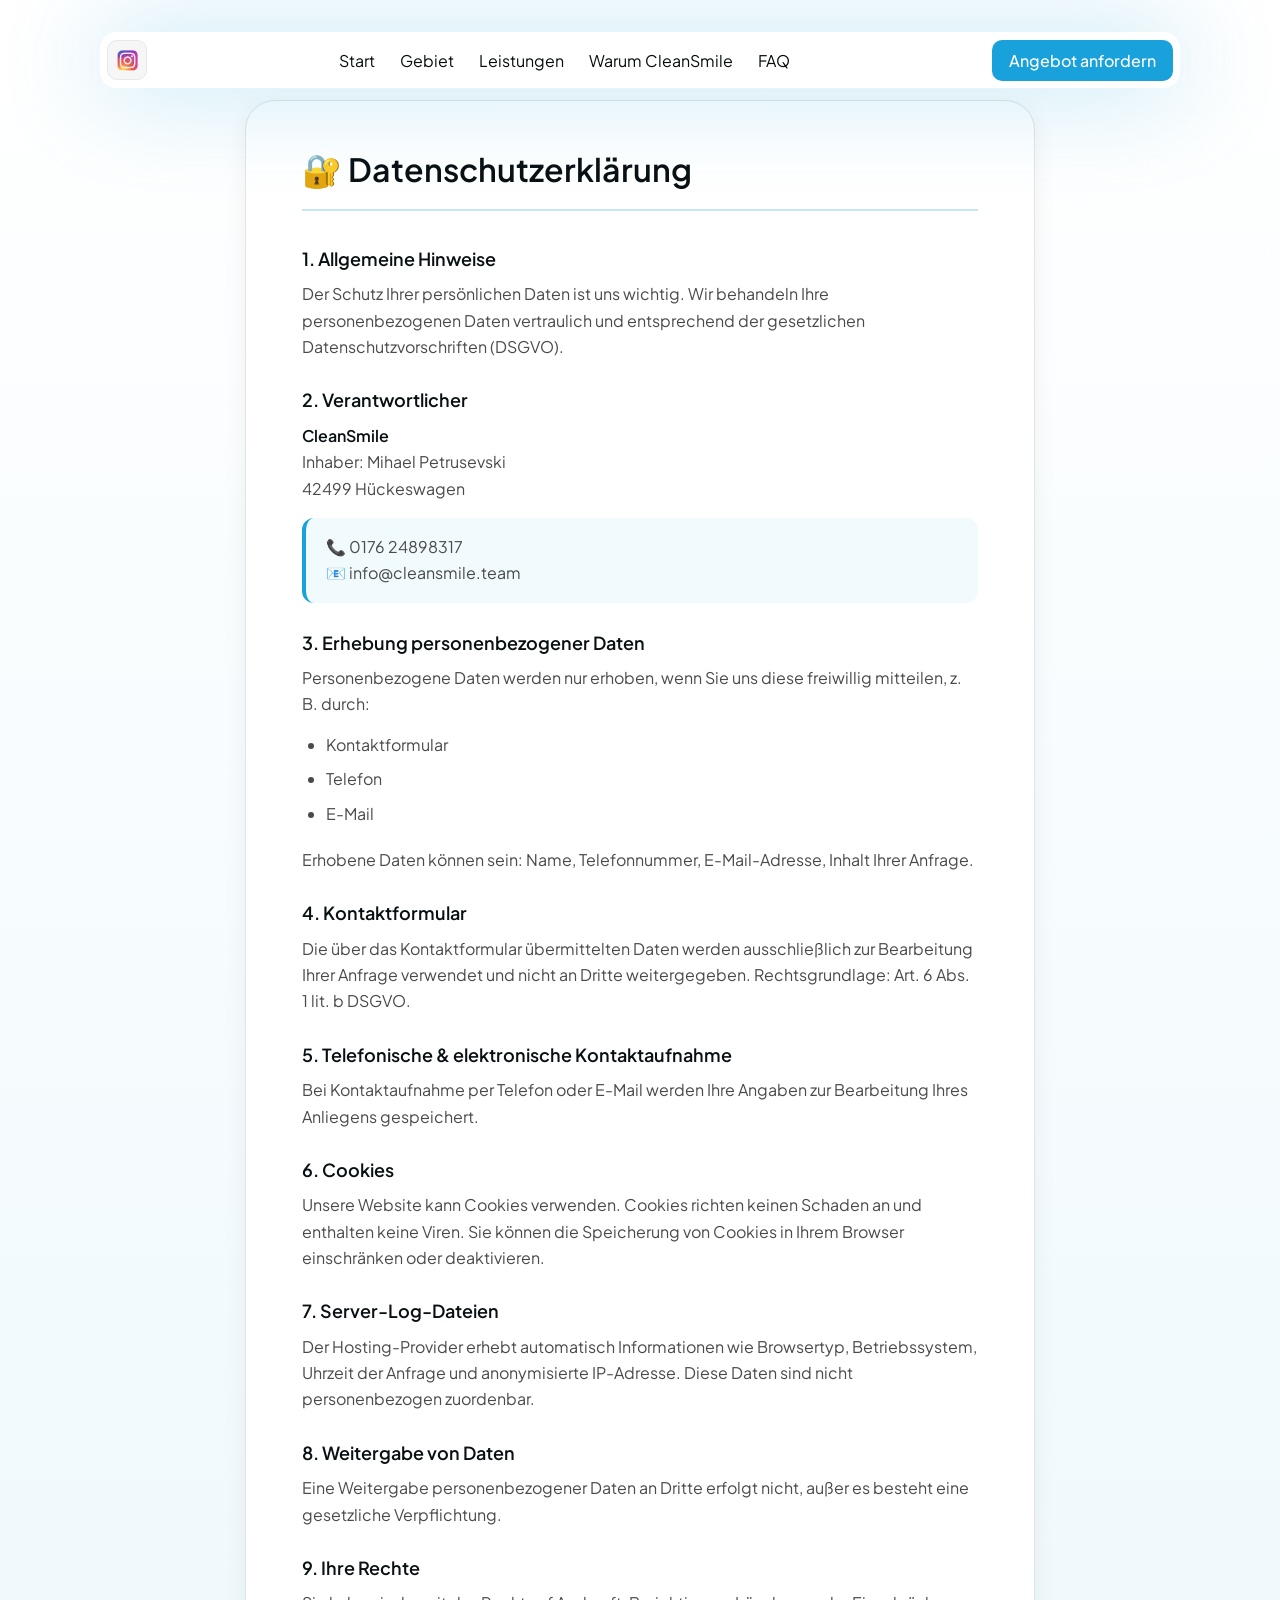
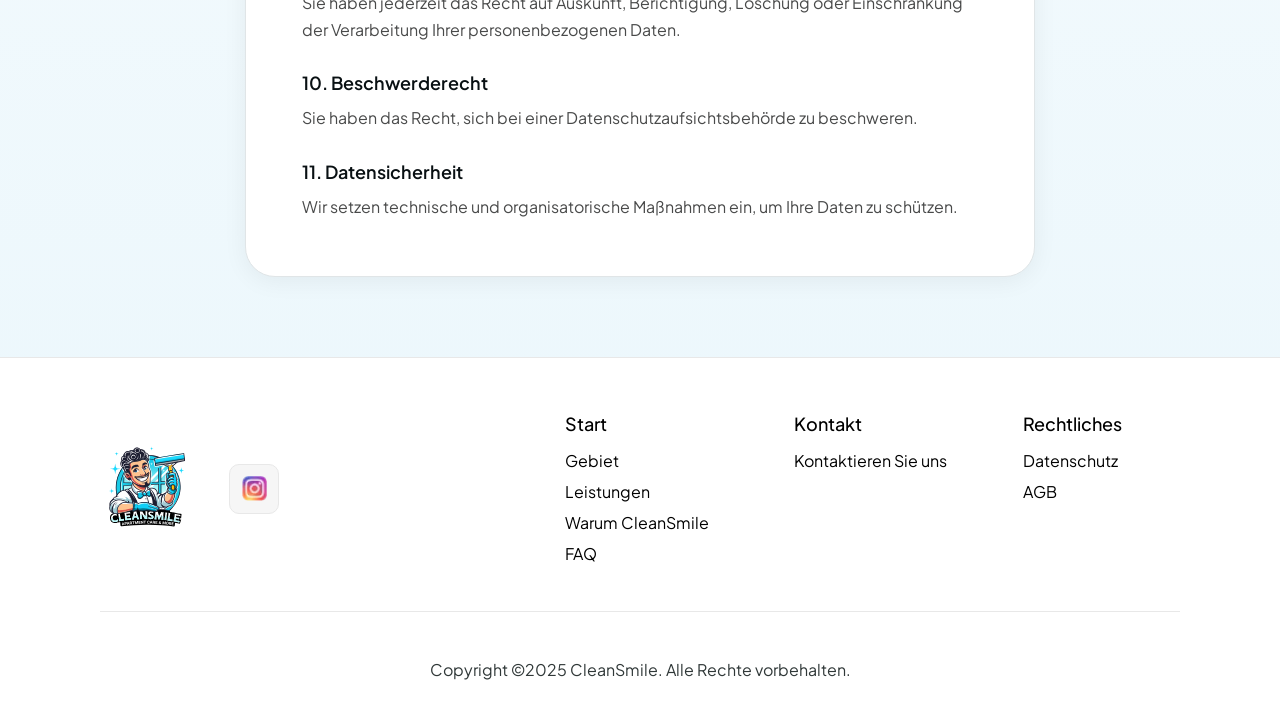
==== datenschutz.html @ 76888c12 "n" ====
<!DOCTYPE html>
<html lang="de">
  <head>
    <title>Datenschutzerklärung – CleanSmile</title>
    <meta charset="UTF-8">
    <meta name="viewport" content="width=device-width, initial-scale=1.0">
    <link rel="icon" type="image/x-icon" href="img/logo.webp">
    <link rel="stylesheet" href="css/style.css?v=1.3">
    <link rel="stylesheet" href="css/responsive.css?v=1.3">
    <link rel="stylesheet" href="css/legal.css?v=1.0">
    <link href="https://fonts.googleapis.com/css2?family=Plus+Jakarta+Sans:ital,wght@0,200..800;1,200..800&display=swap" rel="stylesheet">
    <link href="https://fonts.googleapis.com/css2?family=Schibsted+Grotesk:ital,wght@0,400..900;1,400..900&display=swap" rel="stylesheet">
  </head>
  <body>
    <div class="behindnav"></div>
    <nav class="navbar">
      <div class="wrapper">
        <div class="whitebox">
          <div class="left">
            <a href="index.html" class="only-mobile"><img class="logo" src="img/logo.svg" alt="CleanSmile"></a>
            <a href="https://www.instagram.com/clean_smile82?igsh=dmF1dHppOWFheTI=" target="_blank" class="icon-btn only-desktop"><img src="img/in.webp" alt="Instagram"></a>
          </div>
          <div class="middle">
            <ul>
              <li><a href="index.html#hero">Start</a></li>
              <li><a href="index.html#area">Gebiet</a></li>
              <li><a href="index.html#service">Leistungen</a></li>
              <li><a href="index.html#about">Warum CleanSmile</a></li>
              <li><a href="index.html#faq">FAQ</a></li>
            </ul>
          </div>
          <div class="right">
            <a href="https://www.instagram.com/clean_smile82?igsh=dmF1dHppOWFheTI=" target="_blank" class="icon-btn only-mobile"><img src="img/in.webp" alt="Instagram"></a>
            <a href="index.html#contact" class="getin">Angebot anfordern</a>
          </div>
        </div>
      </div>
    </nav>

    <section class="legal-page">
      <div class="wrapper">
        <div class="legal-content">
        <h1>🔐 Datenschutzerklärung</h1>

        <h2>1. Allgemeine Hinweise</h2>
        <p>Der Schutz Ihrer persönlichen Daten ist uns wichtig. Wir behandeln Ihre personenbezogenen Daten vertraulich und entsprechend der gesetzlichen Datenschutzvorschriften (DSGVO).</p>

        <h2>2. Verantwortlicher</h2>
        <p><strong>CleanSmile</strong><br>Inhaber: Mihael Petrusevski<br>42499 Hückeswagen</p>
        <p class="contact-block">📞 0176 24898317<br>📧 info@cleansmile.team</p>

        <h2>3. Erhebung personenbezogener Daten</h2>
        <p>Personenbezogene Daten werden nur erhoben, wenn Sie uns diese freiwillig mitteilen, z. B. durch:</p>
        <ul>
          <li>Kontaktformular</li>
          <li>Telefon</li>
          <li>E-Mail</li>
        </ul>
        <p>Erhobene Daten können sein: Name, Telefonnummer, E-Mail-Adresse, Inhalt Ihrer Anfrage.</p>

        <h2>4. Kontaktformular</h2>
        <p>Die über das Kontaktformular übermittelten Daten werden ausschließlich zur Bearbeitung Ihrer Anfrage verwendet und nicht an Dritte weitergegeben. Rechtsgrundlage: Art. 6 Abs. 1 lit. b DSGVO.</p>

        <h2>5. Telefonische & elektronische Kontaktaufnahme</h2>
        <p>Bei Kontaktaufnahme per Telefon oder E-Mail werden Ihre Angaben zur Bearbeitung Ihres Anliegens gespeichert.</p>

        <h2>6. Cookies</h2>
        <p>Unsere Website kann Cookies verwenden. Cookies richten keinen Schaden an und enthalten keine Viren. Sie können die Speicherung von Cookies in Ihrem Browser einschränken oder deaktivieren.</p>

        <h2>7. Server-Log-Dateien</h2>
        <p>Der Hosting-Provider erhebt automatisch Informationen wie Browsertyp, Betriebssystem, Uhrzeit der Anfrage und anonymisierte IP-Adresse. Diese Daten sind nicht personenbezogen zuordenbar.</p>

        <h2>8. Weitergabe von Daten</h2>
        <p>Eine Weitergabe personenbezogener Daten an Dritte erfolgt nicht, außer es besteht eine gesetzliche Verpflichtung.</p>

        <h2>9. Ihre Rechte</h2>
        <p>Sie haben jederzeit das Recht auf Auskunft, Berichtigung, Löschung oder Einschränkung der Verarbeitung Ihrer personenbezogenen Daten.</p>

        <h2>10. Beschwerderecht</h2>
        <p>Sie haben das Recht, sich bei einer Datenschutzaufsichtsbehörde zu beschweren.</p>

        <h2>11. Datensicherheit</h2>
        <p>Wir setzen technische und organisatorische Maßnahmen ein, um Ihre Daten zu schützen.</p>
        </div>
      </div>
    </section>

    <footer>
      <div class="wrapper">
        <div class="cont">
          <div class="l">
            <a href="index.html"><img loading="lazy" src="img/logo.svg" class="logo" alt="CleanSmile"></a>
            <a href="https://www.instagram.com/clean_smile82?igsh=dmF1dHppOWFheTI=" target="_blank" class="icon-btn"><img loading="lazy" src="img/in.webp" alt="Instagram"></a>
          </div>
          <div class="r">
            <ul>
              <li class="tit">Start</li>
              <li><a href="index.html#area">Gebiet</a></li>
              <li><a href="index.html#service">Leistungen</a></li>
              <li><a href="index.html#about">Warum CleanSmile</a></li>
              <li><a href="index.html#faq">FAQ</a></li>
            </ul>
            <ul>
              <li class="tit">Kontakt</li>
              <li><a href="index.html#contact">Kontaktieren Sie uns</a></li>
            </ul>
            <ul>
              <li class="tit">Rechtliches</li>
              <li><a href="datenschutz.html">Datenschutz</a></li>
              <li><a href="agb.html">AGB</a></li>
            </ul>
          </div>
        </div>
        <div class="linemiddle"></div>
        <p class="copyright">Copyright ©2025 CleanSmile. Alle Rechte vorbehalten.</p>
      </div>
    </footer>

    <script src="js/main.js"></script>
  </body>
</html>
---- css/style.css ----
@charset "UTF-8";
body {
  padding: 0;
  margin: 0;
  top: 0 !important;
}

h1,
h2,
h3,
h4,
h5,
p {
  margin: 0;
  padding: 0;
}

* {
  box-sizing: border-box;
}

input:focus,
textarea:focus {
  outline: none;
}

.wrapper {
  max-width: 1110px;
  margin: auto;
  padding-left: 15px;
  padding-right: 15px;
}

img {
  max-width: 100%;
}

.behindnav {
  position: fixed;
  max-width: 1100px;
  margin: auto;
  padding-left: 15px;
  padding-right: 15px;
  left: 0;
  right: 0;
  margin: auto;
  min-height: 100px;
  background-color: transparent;
  top: 0;
  z-index: 9999;
  border-bottom-left-radius: 16px;
  border-bottom-right-radius: 16px;
  -webkit-backdrop-filter: blur(10px);
          backdrop-filter: blur(10px);
}

nav {
  position: fixed;
  left: 0;
  right: 0;
  top: 0;
  padding-top: 32px;
  font-family: "Plus Jakarta Sans", sans-serif;
  z-index: 9999;
  /* Track */
  /* Handle */
  /* Handle on hover */
}
nav .only-mobile {
  display: none;
}
@media (max-width: 772px) {
  nav .only-mobile {
    display: inline-flex;
  }
}
@media (max-width: 772px) {
  nav .only-desktop {
    display: none;
  }
}
nav .logo {
  max-width: 41px;
}
nav *::-webkit-scrollbar {
  width: 5px;
}
nav *::-webkit-scrollbar-track {
  background: #f1f1f1;
}
nav *::-webkit-scrollbar-thumb {
  background: #00b3ff;
}
nav *::-webkit-scrollbar-thumb:hover {
  background: #00b3ff;
}
nav img {
  display: flex;
}
nav .whitebox {
  background-color: #fff;
  display: flex;
  justify-content: space-between;
  align-items: center;
  border-radius: 16px;
  padding: 1px 7px;
  min-height: 56px;
  box-shadow: 0px 0px 100px 0px rgba(27, 162, 219, 0.3);
}
nav .middle ul {
  display: flex;
  list-style-type: none;
  padding: 0;
  gap: 25px;
}
nav .middle ul a {
  font-size: 16px;
  font-weight: 400;
  color: #060c0e;
  text-decoration: unset;
  transition: all ease 0.5s;
}
nav .middle ul a:hover {
  color: #517db6;
}
nav .middle ul .active {
  color: #517db6;
}
nav .right {
  display: flex;
  align-items: center;
  justify-content: center;
}
nav .right .left-line {
  height: 25px;
  width: 1px;
  background-color: #e2e2e2;
  margin-right: 7px;
  margin-left: 15px;
}
nav .right .getin {
  font-size: 16px;
  color: #fff;
  text-decoration: unset;
  font-weight: 500;
  margin-left: 11px;
  background-color: #19a1db;
  padding: 10px 17px;
  border-radius: 10px;
  transition: all ease 0.5s;
  align-items: center;
  text-align: center;
}
nav .right .getin:hover {
  background-color: #517db6;
}

.btn-pr {
  font-size: 18px;
  color: #fff;
  text-decoration: unset;
  font-weight: 500;
  background-color: #19a1db;
  padding: 20px 25px;
  border-radius: 10px;
  font-family: "Plus Jakarta Sans", sans-serif;
  transition: all ease 0.5s;
  display: inline-flex;
  align-items: center;
  justify-content: center;
  margin-top: 30px;
}
.btn-pr:hover {
  background-color: #517db6;
}

.icon-btn {
  background-color: #f6f6f6;
  border: 1px solid #e8e8e8;
  width: 40px;
  height: 40px;
  display: flex;
  align-items: center;
  justify-content: center;
  border-radius: 10px;
  transition: all ease 0.5s;
}
.icon-btn:hover {
  border-color: #517db6;
}

.language-switcher {
  position: relative;
}
.language-switcher .show {
  display: flex;
}
.language-switcher .choosen {
  display: inline-flex;
  color: #060c0e;
  text-decoration: unset;
  padding: 9px 12px;
  letter-spacing: 0rem;
  border-radius: 5px;
  transition: all ease 0.5s;
  gap: 9px;
  background-color: transparent;
  align-items: center;
  justify-content: center;
  display: flex !important;
  text-transform: capitalize;
}
.language-switcher .choosen svg path {
  fill: #060c0e;
  transition: all ease 0.5s;
}
.language-switcher .choosen:hover svg path {
  fill: #000;
}

.language-switcher {
  position: relative;
  display: inline-block;
}

.language-switcher .choosen {
  display: flex;
  align-items: center;
  gap: 8px;
  cursor: pointer;
}

.language-dropdown {
  position: absolute;
  top: 100%;
  left: 0;
  background-color: #fff;
  border: 1px solid #fff;
  border-top-left-radius: 10px;
  border-bottom-left-radius: 10px;
  padding: 5px 0;
  display: none;
  width: 180px;
  list-style: none;
  z-index: 100;
  max-height: 300px;
  overflow: auto;
  box-shadow: 0px 0px 22px 0px rgba(0, 0, 0, 0.15);
}

.language-dropdown li {
  display: flex;
  align-items: center;
  gap: 8px;
  padding: 10px;
  color: #060c0e;
  cursor: pointer;
  transition: background 0.3s;
}
.language-dropdown li img {
  max-width: 20px;
}

.language-dropdown li:hover {
  background-color: #ebf9ff;
  color: black;
}

.flag-icon {
  width: 20px;
  height: 14px;
}

.hero {
  min-height: 880px;
  background-color: blue;
  background: #19a1db;
  background: linear-gradient(189deg, rgb(25, 161, 219) 0%, rgb(255, 255, 255) 75%);
  position: relative;
  overflow: hidden;
  padding-top: 100px;
}
.hero .img-place {
  position: relative;
}
.hero .img-place .stars {
  position: absolute;
  left: 0;
  right: 0;
  top: 0;
  animation: blink 1.5s infinite ease-in-out;
}
@keyframes blink {
  0% {
    opacity: 0;
    top: 0;
  }
  50% {
    opacity: 1;
    top: -5px;
  }
  100% {
    opacity: 0;
    top: 0px;
  }
}
.hero .wrapper {
  position: relative;
  z-index: 999;
}
.hero .cont {
  display: flex;
  justify-content: space-between;
  padding-top: 72px;
}
.hero .cont .left {
  max-width: 548px;
}
.hero h1 {
  font-family: "Schibsted Grotesk", sans-serif;
  font-size: 56px;
  font-weight: 700;
  color: #fff;
  text-shadow: 2px 1px 1px #000000;
}
.hero p {
  font-family: "Plus Jakarta Sans", sans-serif;
  font-size: 20px;
  font-weight: 600;
  color: #fff;
  margin-top: 20px;
  line-height: 160%;
  text-shadow: 1px 1px 2px #000000;
  letter-spacing: 0.5px;
}

.bubbles {
  position: absolute;
  width: 100%;
  height: 100%;
  pointer-events: none;
}

.bubble {
  position: absolute;
  bottom: 0px;
  opacity: 0;
  animation-name: floatUp;
  animation-timing-function: ease-in-out;
  animation-fill-mode: forwards;
  filter: blur(1px);
}

@keyframes floatUp {
  0% {
    transform: translate(0, 0);
    opacity: 0;
  }
  35% {
    opacity: 0.1;
  }
  50% {
    opacity: 1;
  }
  90% {
    opacity: 1;
  }
  100% {
    transform: translateX(30px) translateY(-130vh);
    opacity: 0;
  }
}
.our-service-area .box {
  background: #19a1db;
  background: linear-gradient(180deg, rgb(25, 161, 219) 0%, rgba(255, 255, 255, 0) 75%);
  width: 100%;
  border-radius: 32px;
  margin-top: -55px;
  position: relative;
  padding: 2px;
  z-index: 9;
}
.our-service-area .box .inside {
  min-height: 830px;
  background-color: #fff;
  border-radius: 30px;
  padding: 46px;
  position: relative;
  overflow: hidden;
}
.our-service-area .box .inside h3 {
  font-family: "Plus Jakarta Sans", sans-serif;
  font-size: 32px;
  font-weight: 600;
  color: #091013;
}
.our-service-area .box .inside h2 {
  font-family: "Plus Jakarta Sans", sans-serif;
  font-size: 48px;
  font-weight: 600;
  color: #091013;
  max-width: 730px;
  line-height: 120%;
  margin-top: 19px;
}
.our-service-area .box .inside p {
  font-family: "Plus Jakarta Sans", sans-serif;
  font-size: 20px;
  font-weight: 500;
  color: #696969;
  max-width: 735px;
  line-height: 160%;
  margin-top: 24px;
}
.our-service-area .box .inside .map {
  margin-top: 10px;
  position: relative;
  width: 750px;
}
.our-service-area .box .inside .map .dot1 {
  top: 119px;
  left: 120px;
}
.our-service-area .box .inside .map .dot2 {
  top: 166px;
  left: 198px;
}
.our-service-area .box .inside .map .dot3 {
  top: 199px;
  left: 120px;
}
.our-service-area .box .inside .map .dot4 {
  top: 329px;
  left: 208px;
}
.our-service-area .box .inside .map .dot5 {
  top: 239px;
  left: 342px;
}
.our-service-area .box .inside .map .dot6 {
  top: 209px;
  left: 494px;
}
.our-service-area .box .inside .map .dot7 {
  top: 126px;
  left: 462px;
}
.our-service-area .box .inside .map .dot8 {
  top: 120px;
  left: 572px;
}
.our-service-area .box .inside .map .dot {
  position: absolute;
  width: 26px;
  height: 26px;
  background-color: #80d9ff;
  border-radius: 100%;
}
.our-service-area .box .inside .map .dot::after {
  content: "";
  position: absolute;
  left: 50%;
  top: 50%;
  transform: translate(-50%, -50%);
  width: 16px;
  height: 16px;
  background-color: #00b3ff;
  border-radius: 100%;
  animation: pulse 1.5s infinite ease-in-out;
}
.our-service-area .box .inside .map .dot::before {
  content: "";
  position: absolute;
  left: 50%;
  top: 50%;
  transform: translate(-50%, -50%);
  width: 36px;
  height: 36px;
  background-color: #80d9ff;
  opacity: 0.4;
  border-radius: 100%;
  animation: pulse 1.5s infinite ease-in-out;
}
@keyframes pulse {
  0% {
    transform: translate(-50%, -50%) scale(0.8);
    opacity: 0.5;
  }
  50% {
    transform: translate(-50%, -50%) scale(1.2);
    opacity: 0.2;
  }
  100% {
    transform: translate(-50%, -50%) scale(0.8);
    opacity: 0.5;
  }
}
.our-service-area .box .inside .cont {
  margin-top: -199px;
  position: relative;
  z-index: 9;
}
.our-service-area .box .inside .cont .location-box2 {
  position: absolute;
  bottom: 0;
  right: -17px;
  border-top: 5px solid #1ba2db;
  border-radius: 16px;
  max-width: 180px;
  width: 100%;
  padding: 20px 25px 28px 25px;
  box-shadow: 0px 0px 100px 0px rgba(27, 162, 219, 0.15);
}
.our-service-area .box .inside .cont .location-box2 ul {
  padding: 0;
  margin: 0;
  list-style-type: none;
  display: flex;
  flex-direction: column;
  gap: 12px;
}
.our-service-area .box .inside .cont .location-box2 ul li {
  color: #091013;
  font-size: 16px;
  line-height: 150%;
  font-weight: 500;
  font-family: "Plus Jakarta Sans", sans-serif;
}
.our-service-area .box .inside .cont p {
  max-width: 772px;
  margin-top: 10px;
  border-radius: 5px;
  padding: 12px;
  background-color: white;
  border: 1px solid #ececec;
  display: inline-flex;
  font-size: 18px;
  font-weight: 500;
  line-height: 160%;
  font-family: "Plus Jakarta Sans", sans-serif;
  box-shadow: 0px 0px 100px 0px rgba(210, 215, 217, 0.3);
}
.our-service-area .box .inside .location-box {
  background-color: white;
  border: 1px solid #ececec;
  border-radius: 20px;
  display: inline-flex;
  padding: 0 17px;
  box-shadow: 0px 0px 100px 0px rgb(210, 215, 217);
}
.our-service-area .box .inside .location-box ul {
  padding: 0;
  list-style-type: none;
  display: flex;
  gap: 19px;
}
.our-service-area .box .inside .location-box ul li {
  font-family: "Plus Jakarta Sans", sans-serif;
  font-size: 22.5px;
  font-weight: 600;
  color: #696969;
}
.our-service-area .box .inside .location-box ul .tit {
  color: #000000;
}

.openedbox.our-service .boxes.hidden-boxes {
  max-height: 4000px;
}

.our-service {
  overflow: hidden;
  position: relative;
  padding-top: 180px;
  background: #fff;
  background: linear-gradient(180deg, rgb(255, 255, 255) 15%, rgba(25, 161, 219, 0.56) 50%, rgb(255, 255, 255) 95%);
  min-height: 1500px;
}
.our-service .wrapper {
  position: relative;
  z-index: 99;
}
.our-service h3 {
  font-family: "Plus Jakarta Sans", sans-serif;
  font-size: 32px;
  font-weight: 600;
  color: #091013;
  text-align: center;
}
.our-service h2 {
  font-family: "Plus Jakarta Sans", sans-serif;
  font-size: 48px;
  margin: auto;
  font-weight: 600;
  color: #091013;
  max-width: 730px;
  line-height: 120%;
  margin-top: 19px;
  text-align: center;
}
.our-service .boxes.hidden-boxes {
  overflow: hidden;
  margin-top: 20px;
  max-height: 0;
  transition: all ease 1.5s;
}
.our-service .boxes {
  margin-top: 52px;
  display: flex;
  flex-wrap: wrap;
  justify-content: space-between;
  gap: 20px;
}
.our-service .boxes .box {
  width: calc(50% - 10px);
  border: 1px solid #e0e5e7;
  border-radius: 24px;
  min-height: 582px;
  background-color: #fff;
  padding: 18px;
}
.our-service .boxes .box .main-img {
  width: 100%;
}
.our-service .boxes .box .icon-place {
  width: 56px;
  height: 56px;
  border-radius: 9px;
  box-shadow: 0px 0px 22px 0px rgba(0, 0, 0, 0.15);
  border-top-left-radius: 0;
  margin-top: -41px;
  position: relative;
  background-color: #fff;
  display: flex;
  align-items: center;
  justify-content: center;
}
.our-service .boxes .box .icon-place img,
.our-service .boxes .box .icon-place svg {
  max-width: 32px;
}
.our-service .boxes .box h4 {
  font-size: 24px;
  line-height: 130%;
  font-weight: 600;
  font-family: "Plus Jakarta Sans", sans-serif;
  margin-top: 15px;
}
.our-service .boxes .box ul {
  padding: 0;
  margin: 0;
  list-style-type: none;
  margin-top: 16px;
  display: flex;
  flex-direction: column;
  gap: 5px;
}
.our-service .boxes .box ul li {
  position: relative;
  padding-left: 30px;
  color: #494a4a;
  font-size: 16px;
  line-height: 160%;
  font-weight: 400;
  font-family: "Plus Jakarta Sans", sans-serif;
}
.our-service .boxes .box ul li .star-mark {
  position: absolute;
  left: 0;
  top: 50%;
  transform: translateY(-50%);
}
.our-service .boxes .box h5 {
  color: #494a4a;
  font-size: 16px;
  line-height: 160%;
  font-weight: 500;
  font-family: "Schibsted Grotesk", sans-serif;
  margin-top: 15px;
}
.our-service .boxes .box h5 .sm {
  text-decoration: underline;
}
.our-service .boxes .box h5 span {
  font-size: 17px;
}
.our-service .boxes .box p {
  color: #494a4a;
  font-size: 16px;
  line-height: 160%;
  font-weight: 400;
  font-family: "Schibsted Grotesk", sans-serif;
  margin-top: 5px;
}
.our-service .btn-box {
  display: flex;
  align-items: center;
  justify-content: center;
}
.our-service .btn-box .btn-pr {
  margin-top: 16px;
  min-width: 180px;
}

.apartment-care {
  padding-top: 81px;
}
.apartment-care .box {
  border: 1px solid #e0e5e7;
  min-height: 598px;
  border-radius: 30px;
  background: #fff;
  background: linear-gradient(180deg, rgb(255, 255, 255) 40%, rgba(25, 161, 219, 0.4) 100%);
  padding: 62px 47px;
  position: relative;
  overflow: hidden;
}
.apartment-care .box .ap-care {
  position: absolute;
  right: 0px;
  top: 180px;
  max-width: 390px;
}
.apartment-care .box ul {
  padding: 0;
  display: flex;
  list-style-type: none;
  max-width: calc(100% - 420px);
  justify-content: space-between;
  flex-wrap: wrap;
  margin-top: 34px;
  gap: 19px;
}
.apartment-care .box ul li {
  display: flex;
  gap: 12px;
  color: #494a4a;
  font-size: 16px;
  line-height: 150%;
  font-weight: 500;
  font-family: "Plus Jakarta Sans", sans-serif;
  max-width: calc(50% - 10px);
}
.apartment-care .box ul .icon-place {
  min-width: 40px;
  height: 40px;
  display: flex;
  justify-content: center;
  align-items: center;
  border: 1px solid #e0e2e3;
  border-radius: 9px;
  box-shadow: 0px 0px 22px 0px rgba(0, 0, 0, 0.15);
  margin-top: 6px;
  background-color: #fff;
}
.apartment-care .box .box-white {
  background-color: #fff;
  position: relative;
  z-index: 2;
  max-width: 500px;
  margin: auto;
  margin-top: 40px;
  padding: 20px;
  border-radius: 16px;
  border: 1px solid #dddbdb;
}
.apartment-care .box .box-white .btn-pr {
  font-size: 16px;
  padding: 15px 25px;
  margin-top: 10px;
}
.apartment-care .box .box-white p {
  color: #525151;
  font-size: 17px;
  line-height: 130%;
  font-weight: 400;
  font-family: "Schibsted Grotesk", sans-serif;
  margin: 0;
  max-width: 350px;
}
.apartment-care .box h2 {
  font-family: "Plus Jakarta Sans", sans-serif;
  font-size: 56px;
  font-weight: 600;
  line-height: 120%;
  color: #091013;
  margin-bottom: 20px;
}
.apartment-care .box p {
  font-family: "Plus Jakarta Sans", sans-serif;
  font-size: 20px;
  font-weight: 400;
  line-height: 160%;
  color: #494a4a;
  max-width: 443px;
}

.about-us {
  padding-top: 212px;
  padding-bottom: 98px;
  position: relative;
  overflow: hidden;
}
.about-us h4 {
  color: #444040;
  font-size: 16px;
  line-height: 160%;
  font-weight: 500;
  font-family: "Schibsted Grotesk", sans-serif;
}
.about-us h2 {
  font-family: "Plus Jakarta Sans", sans-serif;
  font-size: 48px;
  font-weight: 600;
  color: #091013;
  max-width: 420px;
  line-height: 120%;
  margin-top: 17px;
}
.about-us p {
  font-family: "Plus Jakarta Sans", sans-serif;
  font-size: 20px;
  font-weight: 500;
  color: #696969;
  margin-top: 20px;
  line-height: 160%;
  max-width: 500px;
}
.about-us .cont {
  display: flex;
  justify-content: space-between;
  gap: 10px;
}
.about-us .r {
  max-width: 516px;
  width: 100%;
}
.about-us .box {
  border: 1px solid #e0e2e3;
  width: 100%;
  border-radius: 20px;
  min-height: 200px;
  background-color: #fff;
  padding: 16px 19px;
  box-shadow: 0px 0px 22px 0px rgba(0, 0, 0, 0.1);
}
.about-us .box ul:hover .highlight {
  background-color: #f5f6f6;
  color: #525151;
}
.about-us .box ul:hover .highlight:hover {
  background-color: #d5f3ff;
  color: #352f2f;
}
.about-us .box ul {
  padding: 0;
  margin: 0;
  list-style-type: none;
  display: flex;
  flex-direction: column;
  gap: 15px;
}
.about-us .box ul li {
  position: relative;
  padding: 31px 30px 31px 57px;
  background-color: #f5f6f6;
  border: 1px solid #e8e8e8;
  border-radius: 16px;
  color: #525151;
  font-size: 20px;
  line-height: 130%;
  font-weight: 500;
  font-family: "Schibsted Grotesk", sans-serif;
  cursor: pointer;
  transition: all ease 0.5s;
}
.about-us .box ul li .star-mark {
  position: absolute;
  left: 23px;
  top: 30px;
}
.about-us .box ul li:hover {
  background-color: #d5f3ff;
  color: #352f2f;
}
.about-us .box ul .highlight {
  background-color: #d5f3ff;
  color: #352f2f;
}

.contact {
  min-height: 500px;
  background: #19a1db;
  background: linear-gradient(180deg, rgba(25, 161, 219, 0.5) 0%, rgb(255, 255, 255) 73%);
  padding-top: 64px;
  padding-bottom: 98px;
  overflow: hidden;
  position: relative;
}
.contact .wrapper {
  z-index: 99;
  position: relative;
}
.contact h2 {
  font-family: "Plus Jakarta Sans", sans-serif;
  font-size: 56px;
  font-weight: 600;
  color: #091013;
  line-height: 120%;
  margin-top: 17px;
  text-align: center;
}
.contact p {
  font-family: "Schibsted Grotesk", sans-serif;
  font-size: 24px;
  font-weight: 500;
  color: #38383a;
  margin-top: 17px;
  line-height: 150%;
  text-align: center;
}
.contact .cont {
  display: flex;
  justify-content: space-between;
  max-width: 980px;
  margin: auto;
  margin-top: 70px;
}
.contact .cont #formStatus {
  font-family: "Plus Jakarta Sans", sans-serif;
  font-size: 14px;
  font-weight: 400;
  line-height: 150%;
  text-align: left;
}
.contact .cont form {
  background-color: #fff;
  border-radius: 16px;
  border: 1px solid #e8e8e8;
  max-width: 561px;
  width: 100%;
  min-height: 200px;
  padding: 20px 33px 33px;
  box-shadow: 0px 0px 22px 0px rgba(0, 0, 0, 0.15);
}
.contact .cont form h3 {
  font-family: "Plus Jakarta Sans", sans-serif;
  font-size: 28px;
  font-weight: 500;
  color: #303833;
  line-height: 150%;
  margin-bottom: 30px;
}
.contact .cont form input {
  width: 100%;
  font-family: "Plus Jakarta Sans", sans-serif;
  font-size: 16px;
  font-weight: 500;
  color: #0a1a10;
  line-height: 150%;
  border: 1px solid #e8e8e8;
  background-color: #fff;
  border-radius: 16px;
  padding: 19px 21px;
  margin-bottom: 21px;
}
.contact .cont form input:focus {
  border-color: #8f8f8f;
  box-shadow: 0px 0px 22px 0px rgba(0, 0, 0, 0.05);
}
.contact .cont form input::-moz-placeholder, .contact .cont form textarea::-moz-placeholder {
  color: #303833;
}
.contact .cont form input::placeholder,
.contact .cont form textarea::placeholder {
  color: #303833;
}
.contact .cont form textarea {
  width: 100%;
  font-family: "Plus Jakarta Sans", sans-serif;
  font-size: 16px;
  font-weight: 500;
  color: #0a1a10;
  line-height: 150%;
  border: 1px solid #e8e8e8;
  background-color: #fff;
  border-radius: 16px;
  padding: 19px 21px;
  margin-bottom: 21px;
  min-height: 150px;
  max-width: 100%;
  min-width: 100%;
}
.contact .cont form textarea:focus {
  border-color: #8f8f8f;
  box-shadow: 0px 0px 22px 0px rgba(0, 0, 0, 0.05);
}
.contact .cont form button {
  font-size: 18px;
  color: #fff;
  text-decoration: unset;
  font-weight: 500;
  border: 0;
  width: 100%;
  background-color: #19a1db;
  padding: 20px 25px;
  border-radius: 10px;
  font-family: "Plus Jakarta Sans", sans-serif;
  transition: all ease 0.5s;
  display: inline-flex;
  align-items: center;
  justify-content: center;
}
.contact .cont form button:hover {
  background-color: #517db6;
}
.contact .cont .details {
  max-width: 374px;
  margin-top: -9px;
  width: 100%;
}
.contact .cont .details h3 {
  font-family: "Plus Jakarta Sans", sans-serif;
  font-size: 28px;
  font-weight: 600;
  color: #000000;
  line-height: 150%;
  margin-bottom: 0;
}
.contact .cont .details h4 {
  font-family: "Plus Jakarta Sans", sans-serif;
  font-size: 28px;
  font-weight: 600;
  color: #38383a;
  line-height: 150%;
  margin-top: 38px;
  margin-bottom: 0;
}
.contact .cont .details p {
  font-family: "Plus Jakarta Sans", sans-serif;
  font-size: 14px;
  font-weight: 400;
  color: #000000;
  line-height: 150%;
  text-align: left;
  margin-top: 5px;
}
.contact .cont .details ul {
  padding: 0;
  margin: 0;
  display: flex;
  flex-direction: column;
  list-style-type: none;
  margin-top: 22px;
  gap: 20px;
}
.contact .cont .details ul li a {
  display: flex;
  align-items: center;
  text-decoration: underline;
  font-family: "Plus Jakarta Sans", sans-serif;
  font-size: 20px;
  font-weight: 600;
  color: #000000;
  line-height: 150%;
  gap: 13px;
  transition: all ease 0.5s;
}
.contact .cont .details ul li a:hover {
  opacity: 0.7;
}

footer {
  border-top: 1px solid #e8e8e8;
  min-height: 200px;
  background-color: #fff;
  padding-top: 55px;
}
footer .l {
  display: flex;
  align-items: center;
  gap: 40px;
}
footer .logo {
  max-width: 89px;
}
footer .linemiddle {
  width: 100%;
  height: 1px;
  background-color: #e8e8e8;
  margin-top: 47px;
}
footer .copyright {
  text-align: center;
  font-family: "Plus Jakarta Sans", sans-serif;
  font-size: 16px;
  font-weight: 400;
  color: #303838;
  line-height: 120%;
  padding: 48px 0;
}
footer .cont {
  display: flex;
  justify-content: space-between;
}
footer .icon-btn {
  width: 50px;
  height: 50px;
}
footer .icon-btn img {
  width: 25px;
}
footer .r {
  display: flex;
  gap: 72px;
}
footer .r ul {
  padding: 0;
  margin: 0;
  list-style-type: none;
  display: flex;
  flex-direction: column;
  gap: 11px;
  min-width: 157px;
}
footer .r ul .tit {
  font-family: "Plus Jakarta Sans", sans-serif;
  font-size: 18px;
  font-weight: 500;
  color: #000000;
  line-height: 120%;
  margin-bottom: 5px;
}
footer .r ul li a {
  display: inline-flex;
  font-family: "Plus Jakarta Sans", sans-serif;
  font-size: 16px;
  font-weight: 400;
  color: #000000;
  line-height: 120%;
  text-decoration: unset;
  transition: all ease 0.5s;
}
footer .r ul li a:hover {
  color: #00b3ff;
}

.tw-fixed {
  background-color: #00b3ff;
  position: fixed;
  right: 0;
  bottom: 100px;
  padding: 10px 20px 10px 30px;
  border-top-left-radius: 25px;
  border-bottom-left-radius: 25px;
  z-index: 999;
  animation: wpan 0.9s infinite ease-in-out;
  display: flex;
  align-items: center;
  gap: 10px;
  font-family: "Plus Jakarta Sans", sans-serif;
  font-size: 16px;
  font-weight: 400;
  color: #fff;
  line-height: 120%;
  text-decoration: unset;
  white-space: no-wrap;
  transition: all ease 0.5s;
}
.tw-fixed span {
  overflow: hidden;
  width: 0;
  transition: all ease 0.5s;
  white-space: nowrap;
  display: block;
}
.tw-fixed:hover {
  background-color: #517db6;
}
.tw-fixed:hover span {
  width: 150px;
}
.tw-fixed svg {
  width: 35px;
}
.tw-fixed img {
  width: 35px;
}

@keyframes wpan {
  0% {
    padding: 10px 15px 10px 30px;
  }
  50% {
    padding: 10px 15px 10px 35px;
  }
  100% {
    padding: 10px 15px 10px 30px;
  }
}
/* Hide the Google Translate top bar */
.goog-te-banner-frame {
  display: none !important;
}

/* Hide the Google Translate pop-up */
body > .skiptranslate {
  display: none !important;
}

/* Hide the Google Translate logo */
.goog-logo-link {
  display: none !important;
}

/* Hide the Google Translate dropdown default styles */
.goog-te-gadget {
  font-size: 0px;
}

/* Ensure page doesn’t shift due to hidden elements */
.goog-te-gadget span {
  display: none !important;
}

/* Optional: If you are using the inline Google Translate dropdown */
#google_translate_element {
  position: absolute;
  opacity: 0;
}

.faq {
  padding-top: 30px;
  padding-bottom: 100px;
}
.faq .box {
  border: 1px solid #e0e5e7;
  min-height: 598px;
  border-radius: 30px;
  background: #fff;
  background: linear-gradient(180deg, rgb(255, 255, 255) 40%, rgba(25, 161, 219, 0.4) 100%);
  padding: 62px 47px;
  position: relative;
  overflow: hidden;
}
.faq .box .box-white {
  background-color: #fff;
  position: relative;
  z-index: 2;
  max-width: 500px;
  margin: auto;
  margin-top: 40px;
  padding: 20px;
  border-radius: 16px;
  border: 1px solid #dddbdb;
}
.faq .box .box-white .btn-pr {
  font-size: 16px;
  padding: 15px 25px;
  margin-top: 10px;
}
.faq .box .box-white p {
  color: #525151;
  font-size: 17px;
  line-height: 130%;
  font-weight: 400;
  font-family: "Schibsted Grotesk", sans-serif;
  margin: 0;
  max-width: 350px;
}
.faq .box h2 {
  font-family: "Plus Jakarta Sans", sans-serif;
  font-size: 56px;
  font-weight: 600;
  line-height: 120%;
  color: #091013;
  margin-bottom: 20px;
}
.faq .box p {
  font-family: "Plus Jakarta Sans", sans-serif;
  font-size: 20px;
  font-weight: 400;
  line-height: 160%;
  color: #494a4a;
}
.faq .faq-cards {
  max-width: 1342px;
  margin: auto;
  margin-top: 41px;
}
.faq .faq-card:last-child {
  margin-bottom: 0;
}
.faq .faq-card {
  background-color: #fff;
  z-index: 10;
  position: relative;
  border: 1px solid #e0e2e3;
  border-radius: 16px;
  box-shadow: 0px 0px 22px 0px rgba(0, 0, 0, 0.15);
  margin-bottom: 22px;
}
.faq .faq-card .question {
  color: #000;
  font-size: 20px;
  padding-left: 5px;
  padding: 18px;
  font-weight: 600;
  display: flex;
  justify-content: space-between;
  align-items: center;
  cursor: pointer;
  font-family: "Plus Jakarta Sans", sans-serif;
}
.faq .faq-card .question .navigator {
  width: 30px;
  height: 30px;
  border: 2px solid #000;
  border-radius: 100%;
  position: relative;
  min-width: 30px;
}
.faq .faq-card .question .navigator:after {
  width: 13px;
  height: 2px;
  background-color: #000;
  border-radius: 2px;
  position: absolute;
  left: 0;
  right: 0;
  margin: auto;
  content: "";
  top: 50%;
  left: 50%;
  transform: translate(-50%, -50%);
}
.faq .faq-card .question .navigator:before {
  width: 13px;
  height: 2px;
  background-color: #000;
  border-radius: 2px;
  position: absolute;
  left: 0;
  right: 0;
  margin: auto;
  content: "";
  top: 50%;
  left: 50%;
  transform: translate(-50%, -50%) rotate(90deg);
  transition: all ease 0.5s;
}
.faq .faq-card .answer {
  overflow: hidden;
  max-height: 0;
  transition: all ease 0.5s;
}
.faq .faq-card .answer .in {
  padding: 10px;
  padding-top: 10px;
  transition: all ease 0.5s;
}
.faq .faq-card .answer p {
  font-family: "Plus Jakarta Sans", sans-serif;
  font-size: 18px;
  font-weight: 400;
  color: #000;
}
.faq .question_opened .question .navigator:before {
  transform: translate(-50%, -50%) rotate(0);
}
.faq .question_opened .answer .in {
  padding: 21px;
  padding-top: 0;
}/*# sourceMappingURL=style.css.map */
---- css/responsive.css ----
@media (max-width: 1100px) {
  .wrapper {
    max-width: 900px;
  }
  .hero {
    min-height: 680px;
  }
  .our-service-area .box .inside .cont .location-box2 {
    position: relative;
    right: unset;
    left: unest;
    padding: 15px;
    margin-top: 15px;
    width: 100%;
    max-width: 100%;
    z-index: 9;
    background-color: #fff;
  }
  .our-service-area .box .inside .cont .location-box2 ul {
    flex-direction: row;
    flex-wrap: wrap;
  }
  .our-service-area .box .inside .location-box {
    width: 100%;
  }
  .our-service {
    padding-top: 100px;
  }
  .apartment-care .box ul {
    max-width: 100%;
  }
  .apartment-care .box .ap-care {
    position: relative;
    top: unset;
    right: unset;
    margin: auto;
    display: block;
    margin-top: 30px;
  }
  .apartment-care .box .box-white {
    margin-top: -50px;
  }
  .about-us .box ul li {
    font-size: 16px;
  }
  .about-us .r {
    max-width: 400px;
  }
  .contact .cont form {
    max-width: 450px;
  }
  footer .r {
    gap: 40px;
  }
  .language-dropdown {
    left: unset;
    right: 0;
  }
}
@media (max-width: 880px) {
  .wrapper {
    max-width: 600px;
  }
  .lines {
    display: flex;
    flex-direction: column;
    gap: 5px;
    padding: 5px;
    cursor: pointer;
  }
  .lines .line {
    width: 25px;
    height: 2px;
    background-color: #000;
    transition: all ease 0.5s;
  }
  .navbar.active .lines .line:nth-child(1) {
    transform: rotate(50deg);
  }
  .navbar.active .lines .line:nth-child(2) {
    transform: rotate(-50deg);
    margin-top: -7px;
  }
  .navbar.active .lines .line:nth-child(3) {
    transform: rotate(50deg);
    margin-top: -9px;
    opacity: 0;
  }
  .navbar.active .middle {
    max-height: calc(100vh - 150px);
    opacity: 1;
    visibility: visible;
    overflow: auto;
  }
  .navbar .middle {
    position: fixed;
    background-color: #fff;
    top: 100px;
    border-radius: 16px;
    width: 100%;
    max-width: calc(100% - 30px);
    left: 0;
    right: 0;
    margin: auto;
    max-height: 0;
    overflow: hidden;
    opacity: 0;
    visibility: hidden;
    transition: all ease 0.5s;
  }
  .navbar .middle ul {
    display: flex;
    flex-direction: column;
    gap: 0;
  }
  .navbar .middle ul li {
    padding: 10px 20px;
  }
  .language-switcher .choosen {
    font-size: 0;
    margin-right: 5px;
    padding: 0;
    border: 0;
  }
  .language-switcher .choosen font,
  .language-switcher .choosen span,
  .language-switcher .choosen svg {
    display: none;
  }
  nav .right .left-line {
    margin-left: 10px;
    margin-right: 10px;
  }
  .our-service-area .box .inside {
    overflow: hidden;
  }
  .our-service-area .box {
    margin-top: 0;
  }
  .hero h1 {
    font-size: 40px;
  }
  .hero .cont {
    padding-top: 50px;
  }
  .hero p {
    font-size: 18px;
  }
  .hero {
    background: #19a1db;
    background: linear-gradient(184deg, rgb(25, 161, 219) 0%, rgb(255, 255, 255) 79%);
    min-height: 580px;
  }
  .our-service-area .box .inside h3,
  .our-service h3 {
    font-size: 24px;
  }
  .our-service-area .box .inside h2,
  .apartment-care .box h2,
  .contact h2,
  .about-us h2,
  .faq .box h2,
  .our-service h2 {
    font-size: 34px;
  }
  .our-service-area .box .inside p {
    font-size: 18px;
  }
  .our-service-area .box .inside .map {
    transform: scale(0.65);
    transform-origin: 0 0;
  }
  .our-service-area .box .inside .map-box {
    position: relative;
    overflow: hidden;
    height: 250px;
    width: calc(100% + 60px);
    margin-left: -30px;
    padding-left: 30px;
  }
  .our-service-area .box .inside .location-box ul {
    gap: 10px;
    flex-wrap: wrap;
  }
  .our-service-area .box .inside .location-box ul li {
    font-size: 18px;
  }
  .our-service-area .box .inside .cont {
    margin-top: -100px;
  }
  .our-service-area .box .inside .cont p {
    font-size: 16px;
  }
  .our-service .boxes .box {
    width: 100%;
  }
  .apartment-care .box,
  .faq .box {
    padding: 30px;
  }
  .about-us .cont {
    flex-direction: column;
    gap: 25px;
  }
  .about-us .r {
    max-width: 100%;
  }
  .about-us {
    padding-top: 100px;
  }
  .contact p {
    font-size: 18px;
    margin-top: 10px;
  }
  .contact .cont {
    flex-direction: column;
    gap: 50px;
    margin-top: 30px;
  }
  .contact .cont form {
    width: 100%;
    max-width: 100%;
  }
  .faq .box p {
    font-size: 16px;
  }
  footer .r {
    gap: 30px;
  }
  footer .r ul {
    min-width: unset;
  }
  .contact .cont .details {
    max-width: 100%;
    margin-top: 0;
  }
  .our-service .boxes .box {
    min-height: unset;
  }
}
@media (max-width: 550px) {
  .hero .wrapper {
    max-width: 400px;
  }
  nav .right .getin {
    padding: 10px;
    font-size: 14px;
    margin-left: 7px;
  }
  .hero {
    padding-bottom: 70px;
    padding-top: 80px;
  }
  .hero .cont {
    flex-direction: column;
    gap: 30px;
  }
  .our-service-area .box .inside {
    padding: 20px;
  }
  .our-service-area .box .inside h2,
  .apartment-care .box h2,
  .contact h2,
  .faq .box h2,
  .about-us h2,
  .our-service h2 {
    font-size: 32px;
  }
  .our-service-area .box .inside h3,
  .our-service h3 {
    font-size: 22px;
  }
  .apartment-care .box ul li {
    width: 100%;
    max-width: 100%;
  }
  .apartment-care .box,
  .faq .box {
    padding: 20px;
  }
  .faq .faq-card .question {
    font-size: 18px;
  }
  .faq .faq-card {
    margin-bottom: 10px;
  }
  .apartment-care .box .ap-care {
    max-width: calc(100% + 80px);
    margin-left: -40px;
  }
  .about-us p {
    font-size: 18px;
  }
  .contact .cont form {
    padding: 20px;
  }
  .contact .cont form input {
    margin-bottom: 13px;
  }
  .contact .cont form textarea {
    margin-bottom: 13px;
  }
  .contact .cont .details ul li a {
    font-size: 14px;
  }
  footer .cont {
    flex-direction: column;
    gap: 50px;
  }
  footer .cont .l {
    display: flex;
    align-items: center;
    justify-content: space-between;
  }
  footer .icon-btn {
    margin-top: 0;
  }
}
@media (max-width: 450px) {
  .our-service-area .box .inside .map {
    transform: scale(0.5);
    transform-origin: -111px 7px;
  }
}/*# sourceMappingURL=responsive.css.map */
---- css/legal.css ----
/* Legal pages – Datenschutz & AGB */

.legal-page {
  padding: 100px 0 80px;
  min-height: 60vh;
  background: linear-gradient(180deg, rgba(255, 255, 255, 1) 0%, rgba(25, 161, 219, 0.08) 100%);
}

.legal-page .wrapper {
  max-width: 820px;
}

.legal-page .legal-content {
  background: #fff;
  border: 1px solid #e0e5e7;
  border-radius: 30px;
  padding: 48px 56px 56px;
  box-shadow: 0 4px 24px rgba(0, 0, 0, 0.06);
}

.legal-page h1 {
  font-family: "Plus Jakarta Sans", sans-serif;
  font-size: 32px;
  font-weight: 600;
  line-height: 1.25;
  color: #091013;
  margin: 0 0 36px 0;
  padding-bottom: 20px;
  border-bottom: 2px solid rgba(25, 161, 219, 0.25);
}

.legal-page h2 {
  font-family: "Plus Jakarta Sans", sans-serif;
  font-size: 18px;
  font-weight: 600;
  color: #091013;
  margin: 28px 0 10px 0;
  line-height: 1.35;
}

.legal-page h2:first-of-type {
  margin-top: 0;
}

.legal-page p {
  font-family: "Plus Jakarta Sans", sans-serif;
  font-size: 16px;
  line-height: 1.65;
  color: #494a4a;
  margin: 0 0 14px 0;
}

.legal-page p:last-child {
  margin-bottom: 0;
}

.legal-page ul {
  margin: 8px 0 20px 24px;
  padding: 0;
  list-style: disc;
}

.legal-page ul li {
  font-family: "Plus Jakarta Sans", sans-serif;
  font-size: 16px;
  line-height: 1.65;
  color: #494a4a;
  margin-bottom: 8px;
}

.legal-page ul li:last-child {
  margin-bottom: 0;
}

.legal-page a {
  color: #19a1db;
  text-decoration: none;
  font-weight: 500;
  border-bottom: 1px solid transparent;
  transition: color 0.2s, border-color 0.2s;
}

.legal-page a:hover {
  color: #091013;
  border-bottom-color: #19a1db;
}

.legal-page .contact-block {
  margin: 16px 0;
  padding: 16px 20px;
  background: rgba(25, 161, 219, 0.06);
  border-radius: 12px;
  border-left: 4px solid #19a1db;
}

.legal-page .contact-block + p {
  margin-top: 12px;
}

.legal-page strong {
  color: #091013;
  font-weight: 600;
}

@media (max-width: 768px) {
  .legal-page {
    padding: 80px 0 50px;
  }

  .legal-page .legal-content {
    padding: 32px 24px 40px;
    border-radius: 20px;
  }

  .legal-page h1 {
    font-size: 26px;
    margin-bottom: 28px;
    padding-bottom: 16px;
  }

  .legal-page h2 {
    font-size: 17px;
    margin-top: 24px;
  }

  .legal-page p,
  .legal-page ul li {
    font-size: 15px;
  }
}
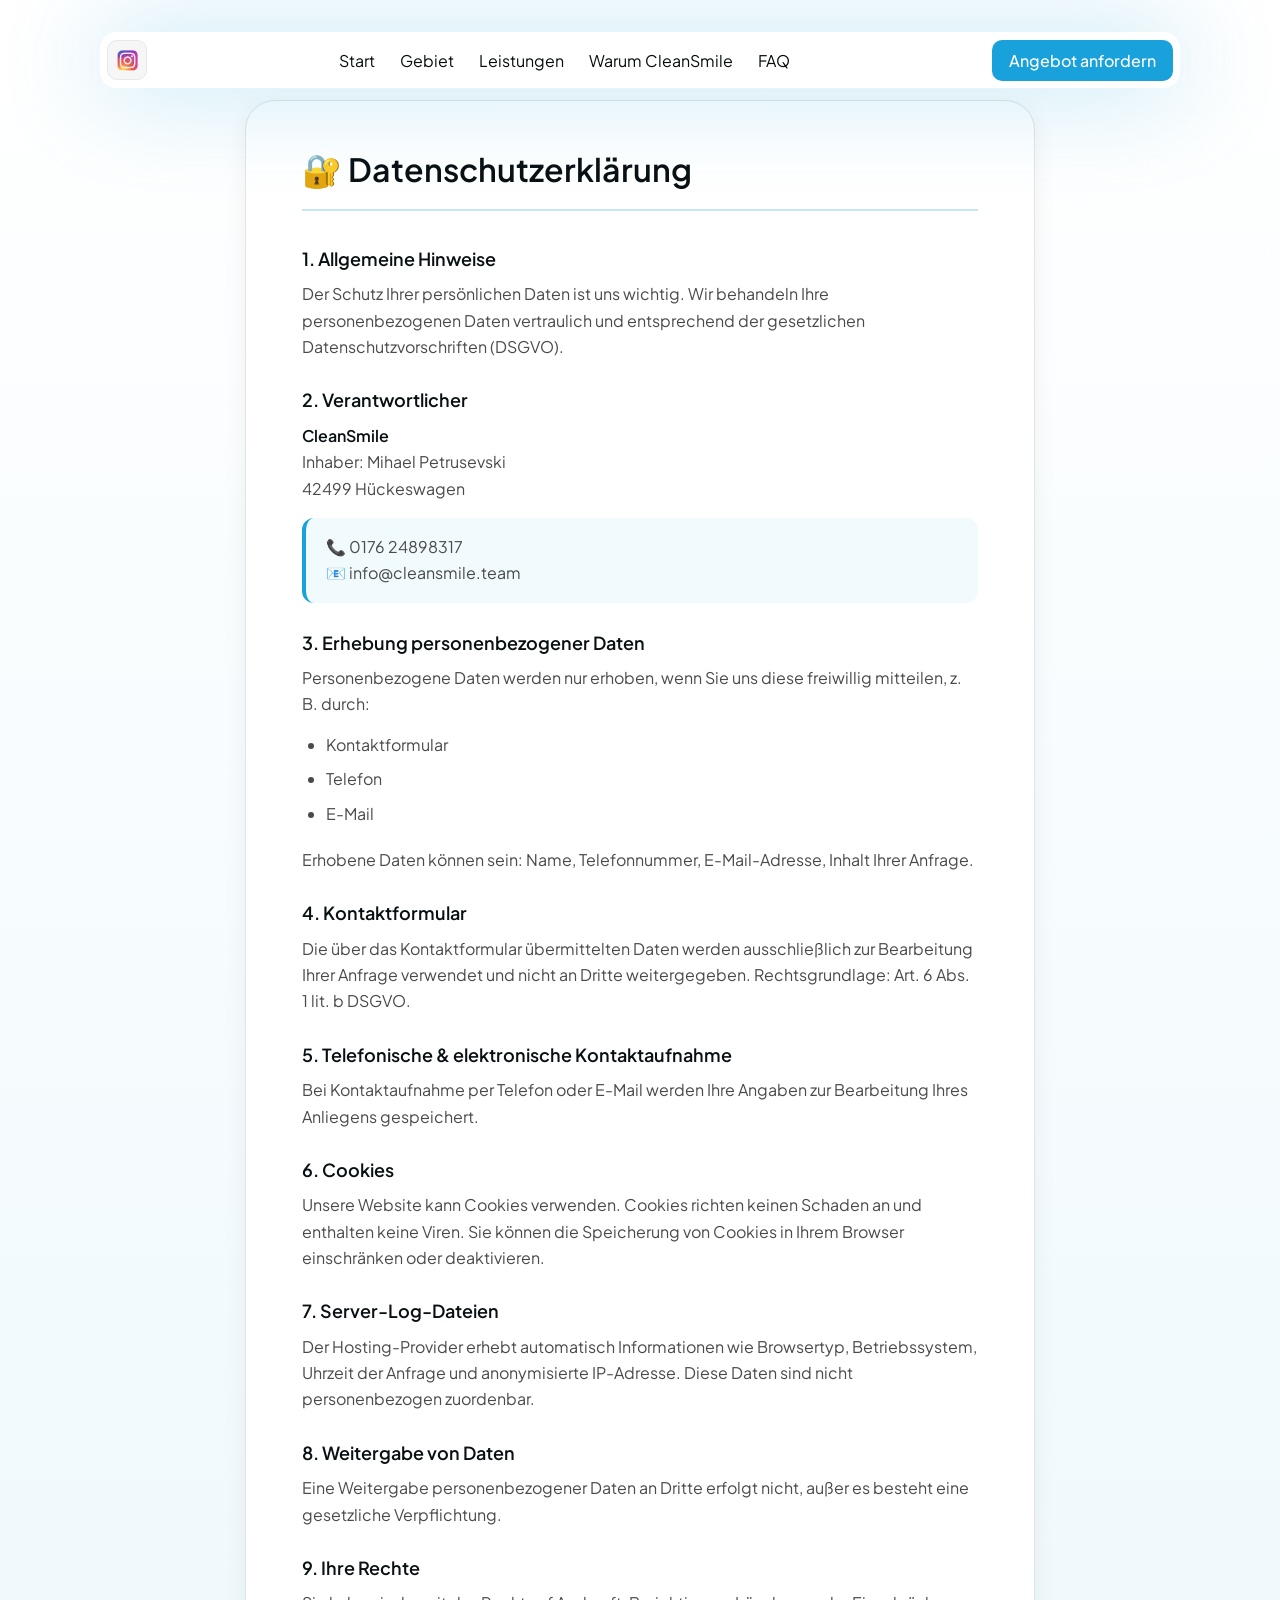
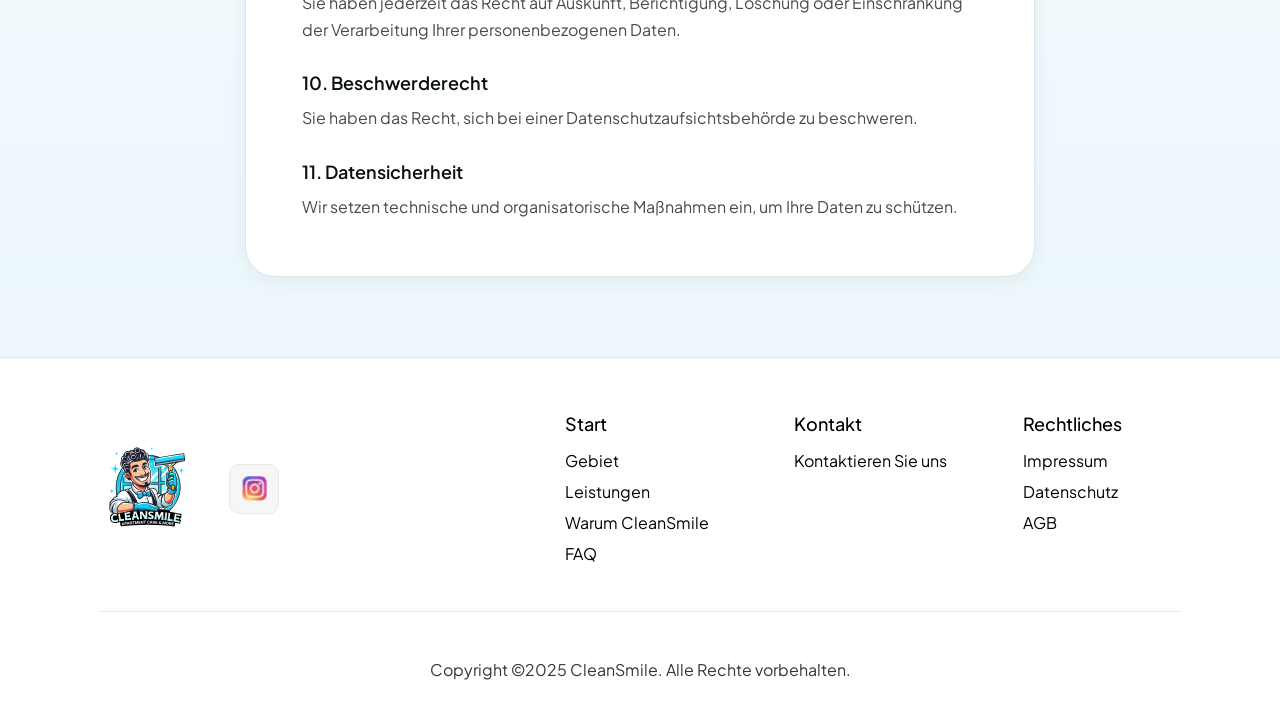
==== commit 27f89c85: "changes" ====
--- a/datenschutz.html
+++ b/datenschutz.html
@@ -106,6 +106,7 @@
             </ul>
             <ul>
               <li class="tit">Rechtliches</li>
+              <li><a href="impressum.html">Impressum</a></li>
               <li><a href="datenschutz.html">Datenschutz</a></li>
               <li><a href="agb.html">AGB</a></li>
             </ul>
